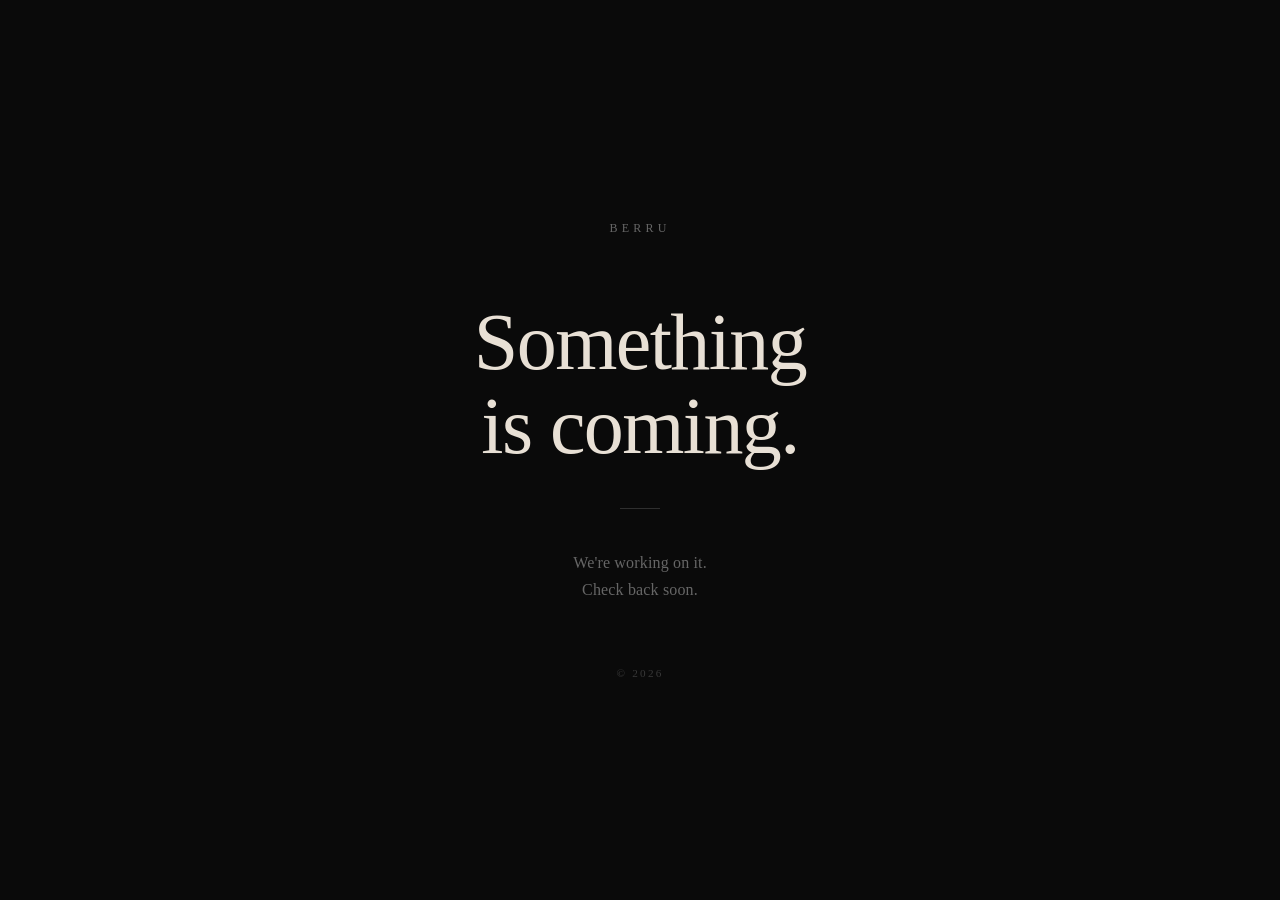
==== index.html @ ad6e8fa9 "Initial setup: coming soon page with Vercel deployment - Static HTML coming soon page (noindex, no S" ====
<!DOCTYPE html>
<html lang="en">
  <head>
    <meta charset="UTF-8" />
    <meta name="viewport" content="width=device-width, initial-scale=1.0" />
    <meta name="robots" content="noindex, nofollow" />
    <title>Coming Soon</title>
    <style>
      *, *::before, *::after {
        box-sizing: border-box;
        margin: 0;
        padding: 0;
      }

      :root {
        --bg: #0a0a0a;
        --text: #f0f0f0;
        --muted: #666;
        --accent: #e8e0d5;
      }

      html, body {
        height: 100%;
      }

      body {
        background-color: var(--bg);
        color: var(--text);
        font-family: 'Georgia', 'Times New Roman', serif;
        display: flex;
        align-items: center;
        justify-content: center;
        min-height: 100vh;
        padding: 2rem;
      }

      .container {
        text-align: center;
        max-width: 520px;
      }

      .wordmark {
        font-size: 0.75rem;
        letter-spacing: 0.35em;
        text-transform: uppercase;
        color: var(--muted);
        margin-bottom: 4rem;
      }

      h1 {
        font-size: clamp(2.5rem, 8vw, 5rem);
        font-weight: 400;
        line-height: 1.05;
        letter-spacing: -0.02em;
        color: var(--accent);
        margin-bottom: 1.5rem;
      }

      p {
        font-size: 1rem;
        color: var(--muted);
        line-height: 1.7;
        letter-spacing: 0.01em;
      }

      .line {
        width: 40px;
        height: 1px;
        background: var(--muted);
        margin: 2.5rem auto;
        opacity: 0.4;
      }

      .footer {
        font-size: 0.7rem;
        letter-spacing: 0.2em;
        text-transform: uppercase;
        color: var(--muted);
        opacity: 0.5;
        margin-top: 4rem;
      }
    </style>
  </head>
  <body>
    <div class="container">
      <div class="wordmark">Berru</div>
      <h1>Something<br />is coming.</h1>
      <div class="line"></div>
      <p>We're working on it.<br />Check back soon.</p>
      <div class="footer">&copy; 2026</div>
    </div>
  </body>
</html>
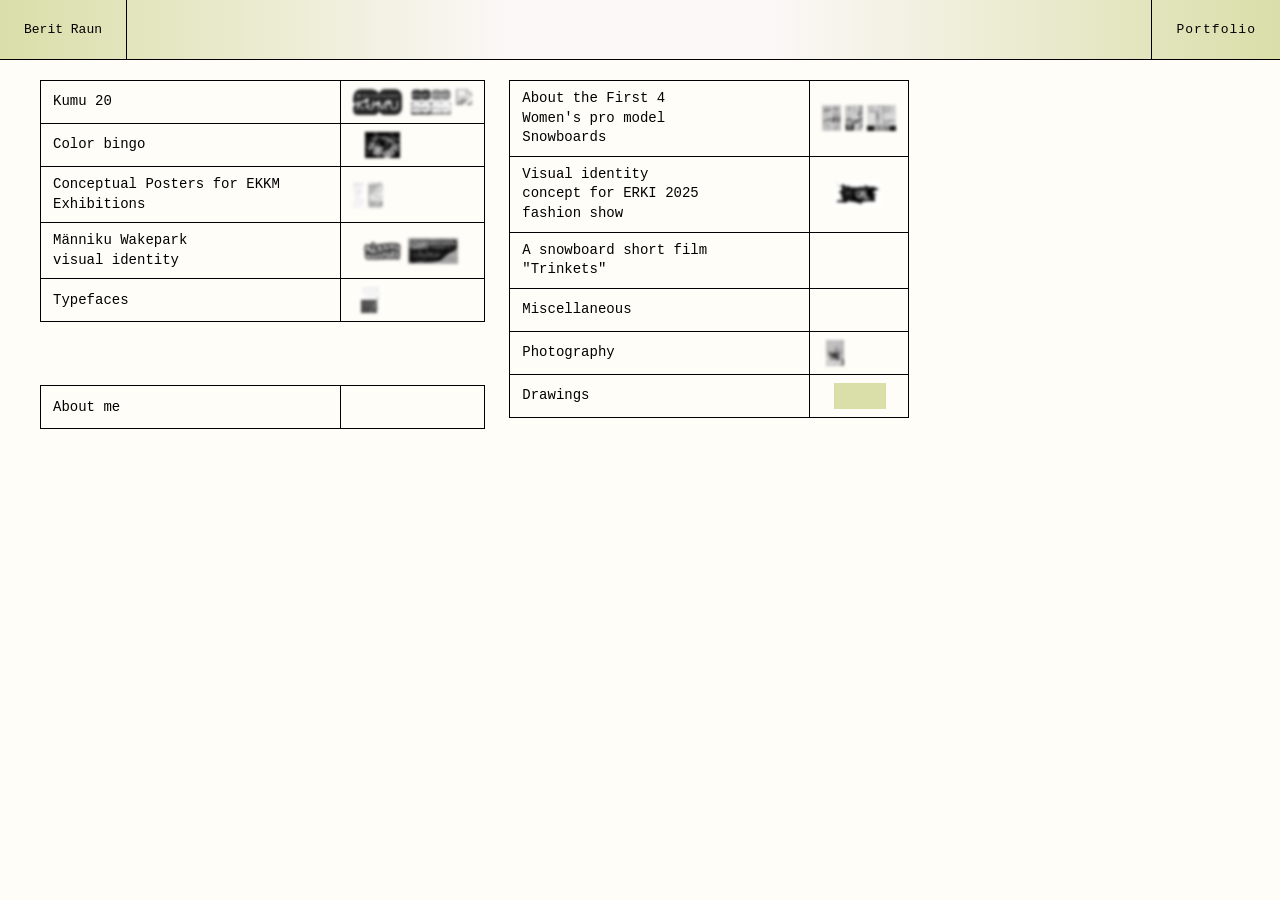
==== commit 5a60d3dd: "Deploy Berit Raun's portfolio site, replacing coming soon page Copies all HTML, CSS, and web-safe as" ====
--- a/index.html
+++ b/index.html
@@ -1,93 +1,182 @@
 <!DOCTYPE html>
-<html lang="en">
-  <head>
-    <meta charset="UTF-8" />
-    <meta name="viewport" content="width=device-width, initial-scale=1.0" />
-    <meta name="robots" content="noindex, nofollow" />
-    <title>Coming Soon</title>
-    <style>
-      *, *::before, *::after {
-        box-sizing: border-box;
-        margin: 0;
-        padding: 0;
-      }
+<html lang="et">
+<head>
+  <meta charset="UTF-8">
+  <meta name="viewport" content="width=device-width, initial-scale=1.0">
+  <title>Portfolio – Berit Raun</title>
+  <link rel="stylesheet" href="style.css">
+  <link rel="preconnect" href="https://fonts.googleapis.com">
+  <link rel="preconnect" href="https://fonts.gstatic.com" crossorigin>
+  <link href="https://fonts.googleapis.com/css2?family=Work+Sans:ital,wght@0,100..900;1,100..900&display=swap" rel="stylesheet">
+</head>
+<body class="index-page">
 
-      :root {
-        --bg: #0a0a0a;
-        --text: #f0f0f0;
-        --muted: #666;
-        --accent: #e8e0d5;
-      }
+<header class="container-page">
+  <div class="header-left-page">
+    <a href="index.html" class="home-link">Berit Raun</a>
+  </div>
+  <div class="header-right-page">Portfolio</div>
+</header>
 
-      html, body {
-        height: 100%;
-      }
+<div class="index-wrapper">
+  <img src="käekiri fill.svg" class="index-bg-signature" alt="" aria-hidden="true" draggable="false">
+  <div class="tables-wrapper">
 
-      body {
-        background-color: var(--bg);
-        color: var(--text);
-        font-family: 'Georgia', 'Times New Roman', serif;
-        display: flex;
-        align-items: center;
-        justify-content: center;
-        min-height: 100vh;
-        padding: 2rem;
-      }
+    <div class="left-column">
+    <table class="portfolio-table">
 
-      .container {
-        text-align: center;
-        max-width: 520px;
-      }
+      <tr class="row-link" onclick="window.location='Kumu20.html'">
+        <td class="td-title">Kumu 20</td>
+        <td class="td-images-cell">
+          <div class="td-images">
+            <img src="kumu must.svg" alt="">
+            <img src="kumu näide3.png" alt="">
+            <img src="slogan.svg" alt="">
+            <img src="Kumu plakat 1.HEIC"">
+          </div>
+        </td>
+      </tr>
 
-      .wordmark {
-        font-size: 0.75rem;
-        letter-spacing: 0.35em;
-        text-transform: uppercase;
-        color: var(--muted);
-        margin-bottom: 4rem;
-      }
+      <tr class="row-link" onclick="window.location='Colorbingo.html'">
+        <td class="td-title">Color bingo</td>
+        <td class="td-images-cell">
+          <div class="td-images">
+            <img src="plakat roheline.jpg" alt="">
+            <img src="plakat punane.jpg" alt="">
+            <img src="event sinine.jpg" alt="">
+            <img src="veinikas.JPG" alt="">
+          </div>
+        </td>
+      </tr>
 
-      h1 {
-        font-size: clamp(2.5rem, 8vw, 5rem);
-        font-weight: 400;
-        line-height: 1.05;
-        letter-spacing: -0.02em;
-        color: var(--accent);
-        margin-bottom: 1.5rem;
-      }
+      <tr class="row-link" onclick="window.location='posters.html'">
+        <td class="td-title">Conceptual Posters for EKKM Exhibitions</td>
+        <td class="td-images-cell">
+          <div class="td-images">
+            <img src="Varjupaik 1 valmis formaadid-02.jpg" alt="">
+            <img src="VARJUPAIK 2 valmis-08.png" alt="">
+            <img src="vp ekraan viimane.mp4" alt="">
+            <img src="Võltspuhkaja 2 -04.png" alt="">
+          </div>
+        </td>
+      </tr>
 
-      p {
-        font-size: 1rem;
-        color: var(--muted);
-        line-height: 1.7;
-        letter-spacing: 0.01em;
-      }
 
-      .line {
-        width: 40px;
-        height: 1px;
-        background: var(--muted);
-        margin: 2.5rem auto;
-        opacity: 0.4;
-      }
+      <tr class="row-link" onclick="window.location='Männiku visuals.html'">
+        <td class="td-title td-no-link">Männiku Wakepark<br>visual identity</td>
+        <td class="td-images-cell">
+          <div class="td-images">
+            <img src="meelespea.pdf" alt="">
+            <img src="Männiku kit.png" alt="">
+            <img src="kleeps.png" alt="">
+            <img src="fb cover.png" alt="">
+          </div>
+        </td>
+      </tr>
 
-      .footer {
-        font-size: 0.7rem;
-        letter-spacing: 0.2em;
-        text-transform: uppercase;
-        color: var(--muted);
-        opacity: 0.5;
-        margin-top: 4rem;
-      }
-    </style>
-  </head>
-  <body>
-    <div class="container">
-      <div class="wordmark">Berru</div>
-      <h1>Something<br />is coming.</h1>
-      <div class="line"></div>
-      <p>We're working on it.<br />Check back soon.</p>
-      <div class="footer">&copy; 2026</div>
+      <tr>
+ <tr class="row-link" onclick="window.location='typefaces.html'">
+        <td class="td-title td-no-link">Typefaces<br></td>
+        <td class="td-images-cell">
+          <div class="td-images">
+            <img src="blahblah specimen 1.pdf" alt="">
+            <img src="blahblah specimen 2.pdf" alt="">
+            <img src="Häid jõule.jpg" alt="">
+          </div>
+        </td>
+      </tr>
+
+    </table>
+
+    <table class="portfolio-table about-table">
+      <tr class="row-link" onclick="window.location='about.html'">
+        <td class="td-title">About me</td>
+        <td class="td-images-cell">
+          <div class="td-images">
+            <img src="aboutme.jpg" alt="">
+          </div>
+        </td>
+      </tr>
+    </table>
     </div>
-  </body>
-</html>
+
+    <table class="portfolio-table">
+
+      <tr class="row-link" onclick="window.location='first Womens snowboard graphics.html'">
+        <td class="td-title td-no-link">About the First 4<br>Women's pro model<br>Snowboards</td>
+        <td class="td-images-cell">
+          <div class="td-images">
+            <img src="leht tekst.jpg" alt="">
+            <img src="leht refrence.jpg" alt="">
+            <img src="kaaned.jpg" alt="">
+          </div>
+        </td>
+      </tr>
+
+      <tr class="row-link" onclick="window.location='ERKI identity.html'">
+        <td class="td-title td-no-link">Visual identity<br>concept for ERKI 2025<br>fashion show</td>
+        <td class="td-images-cell">
+          <div class="td-images">
+            <img src="erki-08.png" alt="">
+            <img src="erki-06.png" alt="">
+            <img src="erki-15.png" alt="">
+            <img src="erki-13.png" alt="">
+          </div>
+        </td>
+      </tr>
+
+      <tr>
+        <tr class="row-link" onclick="window.location='Trinkets.html'">
+        <td class="td-title td-no-link">A snowboard short film "Trinkets"</td>
+        <td class="td-images-cell">
+          <div class="td-images">
+            <img src="grex kumu.JPG" alt="">
+            <img src="Mustakas.png" alt="">
+            <img src="hindamistele.mp4" alt="">
+          </div>
+        </td>
+      </tr>
+
+      <tr class="row-link" onclick="window.location='misc.html'">
+        <td class="td-title td-no-link">Miscellaneous</td>
+        <td class="td-images-cell">
+          <div class="td-images">
+            <img src="Typo 3-1.png" alt="">
+            <img src="Kaardid 1.bmp" alt="">
+            <img src="balder-04.png" alt="">
+            <img src="riso-01.png" alt="">
+          </div>
+        </td>
+      </tr>
+
+      <tr class="row-link" onclick="window.location='Photography.html'">
+        <td class="td-title">Photography</td>
+        <td class="td-images-cell">
+          <div class="td-images">
+            <img src="kikas 3.jpg" alt="">
+            <img src="Viljandi 2.JPG" alt="">
+            <img src="Männiku1 .JPG" alt="">
+            <img src="Kumu g 1.JPG" alt="">
+          </div>
+        </td>
+      </tr>
+
+      <tr>
+        <td class="td-title td-no-link">Drawings</td>
+        <td class="td-images-cell">
+          <div class="td-images">
+            <img src="drawing1.jpg" alt="">
+            <img src="drawing2.jpg" alt="">
+            <img src="drawing3.jpg" alt="">
+            <div class="img-placeholder"></div>
+          </div>
+        </td>
+      </tr>
+
+    </table>
+
+  </div>
+</div>
+
+</body>
+</html>
--- a/style.css
+++ b/style.css
@@ -0,0 +1,453 @@
+* {
+  margin: 0;
+  padding: 0;
+  box-sizing: border-box;
+  overscroll-behavior-y: none;
+}
+
+body {
+  font-family: 'Courier New', Courier, monospace;
+  background: #fffdf8;
+  color: #000;
+  overscroll-behavior-y: none;
+}
+
+/* ─── TYPOGRAPHY ─────────────────────────────────────────── */
+
+h3 {
+  font-size: 12px;
+  font-weight: 500;
+  font-style: italic;
+  margin-bottom: 30px;
+}
+
+h4 {
+  font-size: 14px;
+  font-weight: 500;
+  margin-bottom: 8px;
+}
+
+p {
+  font-size: 14px;
+  font-weight: 400;
+  line-height: 1.4;
+  letter-spacing: 0.02em;
+  word-spacing: 0.01em;
+  hyphens: none;
+  -webkit-hyphens: none;
+  margin-bottom: 16px;
+}
+
+/* ─── HEADER (shared) ────────────────────────────────────── */
+
+.container-page {
+  display: flex;
+  justify-content: space-between;
+  align-items: stretch;
+  padding: 0;
+  position: fixed;
+  top: 0;
+  left: 0;
+  right: 0;
+  background: linear-gradient(90deg, #dadea9 0%, #fbf8f7 40%, #fbf8f7 60%, #dadea9 100%);
+  z-index: 100;
+  border-bottom: 1px solid #000;
+  height: 60px;
+}
+
+.header-left-page {
+  display: flex;
+  align-items: center;
+  padding: 0 24px;
+  border-right: 1px solid #000;
+}
+
+.header-right-page {
+  display: flex;
+  align-items: center;
+  padding: 0 24px;
+  border-left: 1px solid #000;
+  font-size: 13px;
+  font-weight: 400;
+  font-family: 'Courier New', Courier, monospace;
+  letter-spacing: 0.08em;
+}
+
+.home-link {
+  color: #000;
+  text-decoration: none;
+  font-size: 13px;
+  font-family: 'Courier New', Courier, monospace;
+}
+
+.home-link:hover { text-decoration: underline; }
+
+/* ─── SIGNATURE ──────────────────────────────────────────── */
+
+.header-signature {
+  position: relative;
+  cursor: pointer;
+}
+
+.header-signature img {
+  display: block;
+  transition: opacity 0.25s ease;
+}
+
+.sig-filled {
+  position: absolute;
+  top: 0;
+  left: 0;
+  opacity: 0;
+}
+
+.header-signature:hover .sig-outline { opacity: 0; }
+.header-signature:hover .sig-filled  { opacity: 1; }
+
+body:not(.index-page) .header-signature { height: 30px; }
+body:not(.index-page) .header-signature img { height: 30px; width: auto; }
+
+/* ─── PROJECT PAGE LAYOUT ─────────────────────────────────── */
+
+.content-wrapper {
+  display: flex;
+  margin-top: 60px;
+  min-height: calc(100vh - 60px - 53px);
+}
+
+.description {
+  width: 550px;
+  flex-shrink: 0;
+  position: fixed;
+  top: 60px;
+  left: 0;
+  bottom: 53px;
+  padding: 40px 50px 40px 40px;
+  border-right: 1px solid #000;
+  overflow-y: auto;
+}
+
+.header-page {
+  font-size: 14px;
+  font-weight: 500;
+  margin-bottom: 2px;
+}
+
+.photos-scroll {
+  display: grid;
+  grid-template-columns: 1fr;
+  gap: 20px;
+  margin-left: 550px;
+  padding: 40px 60px 80px 60px;
+}
+
+.photos-scroll img {
+  width: 100%;
+  height: auto;
+  cursor: pointer;
+  transition: opacity 0.3s ease;
+}
+
+.photos-scroll video {
+  width: 100%;
+  height: auto;
+  display: block;
+  cursor: default;
+}
+
+/* suurtel ekraanidel 2 veergu */
+@media screen and (min-width: 900px) {
+  .photos-scroll {
+    grid-template-columns: repeat(2, 1fr);
+  }
+
+  /* horisontaalsed pildid võtavad 2 veergu */
+  .photos-scroll img.landscape {
+    grid-column: span 2;
+  }
+}
+
+
+
+/* ─── FOOTER ─────────────────────────────────────────────── */
+
+.container-footer {
+  position: fixed;
+  bottom: 0;
+  left: 0;
+  right: 0;
+  display: flex;
+  align-items: stretch;
+  font-size: 13px;
+  background: linear-gradient(90deg, #dadea9 0%, #fbf8f7 40%, #fbf8f7 60%, #dadea9 100%);
+  border-top: 1px solid #000;
+  z-index: 50;
+  height: 53px;
+  overflow: hidden;
+}
+
+.footer-content {
+  width: 100%;
+  display: flex;
+  align-items: stretch;
+  position: relative;
+  z-index: 1;
+}
+
+.divider-page { display: none; }
+
+.footer-row {
+  display: flex;
+  align-items: stretch;
+  width: 100%;
+}
+
+.footer-nav-prev {
+  display: flex;
+  align-items: center;
+  padding: 0 24px;
+  border-right: 1px solid #000;
+  min-width: 120px;
+}
+
+.footer-contacts {
+  display: flex;
+  align-items: center;
+  justify-content: center;
+  flex: 1;
+  gap: 30px;
+}
+
+.footer-nav-next {
+  display: flex;
+  align-items: center;
+  padding: 0 24px;
+  border-left: 1px solid #000;
+  min-width: 120px;
+  justify-content: flex-end;
+}
+
+.mail, .instagram, .previous, .next {
+  color: #000;
+  text-decoration: none;
+}
+
+.mail:hover, .instagram:hover, .previous:hover, .next:hover {
+  text-decoration: underline;
+}
+
+/* ─── LIGHTBOX ───────────────────────────────────────────── */
+
+.lightbox {
+  display: none;
+  position: fixed;
+  z-index: 1000;
+  inset: 0;
+  background-color: #fffdf8;
+  justify-content: center;
+  align-items: center;
+}
+
+.lightbox-content {
+  min-width: 800px;
+  max-width: 90vw;
+  max-height: 90vh;
+  object-fit: contain;
+  animation: fadeIn 0.5s ease;
+}
+
+@keyframes fadeIn {
+  from { opacity: 0; }
+  to   { opacity: 1; }
+}
+
+.lightbox-close {
+  position: absolute;
+  top: 24px;
+  right: 40px;
+  font-family: 'Courier New', Courier, monospace;
+  font-weight: 300;
+  font-size: 40px;
+  cursor: pointer;
+  color: #000;
+  line-height: 1;
+}
+
+.lightbox-prev,
+.lightbox-next {
+  position: absolute;
+  top: 50%;
+  transform: translateY(-50%);
+  padding: 16px;
+  color: #000;
+  cursor: pointer;
+  user-select: none;
+}
+
+.lightbox-prev { left: 30px; }
+.lightbox-next { right: 10px; }
+
+/* ─── INDEX PAGE ─────────────────────────────────────────── */
+
+body.index-page .container-page {
+  position: fixed;
+  overscroll-behavior-y: none;
+}
+
+.index-wrapper {
+  padding: 80px 40px 60px;
+  position: relative;
+  min-height: calc(100vh - 60px);
+}
+
+.index-bg-signature {
+  position: absolute;
+  top:  85%;
+  left: 50%;
+  transform: translate(-50%, -50%);
+  width: 110%;
+  max-width: 2200px;
+  height: auto;
+  pointer-events: none;
+  user-select: none;
+  z-index: 0;
+}
+
+.tables-wrapper {
+  position: relative;
+  z-index: 1;
+  display: flex;
+  gap: 40px;
+  align-items: flex-start;
+}
+
+.left-column {
+  display: flex;
+  flex-direction: column;
+  gap: 63px;
+}
+
+/* ─── INDEX TABLE ────────────────────────────────────────── */
+
+.portfolio-table {
+  width: auto;
+  border-collapse: collapse;
+  border: 1px solid #000;
+}
+
+.portfolio-table tr { border-top: 1px solid #000; }
+
+.portfolio-table td {
+  padding: 8px 12px;
+  vertical-align: middle;
+  font-size: 14px;
+  font-family: 'Courier New', Courier, monospace;
+  border-right: 1px solid #000;
+  line-height: 1.4;
+}
+
+.portfolio-table td:last-child { border-right: none; }
+
+.td-title {
+  width: 300px;
+  min-width: 160px;
+}
+
+.td-images {
+  display: flex;
+  gap: 4px;
+  align-items: center;
+}
+
+.td-images img,
+.td-images .img-placeholder {
+  height: 26px;
+  width: auto;
+  object-fit: contain;
+  display: block;
+}
+
+.td-images img {
+  filter: grayscale(100%) blur(1.5px);
+  transition: filter 0.4s ease;
+}
+
+.td-images .img-placeholder {
+  background: #dadea9;
+  width: 52px;
+}
+
+.row-2line .td-images img { height: 46px; }
+.row-2line .td-images .img-placeholder { height: 46px; width: 72px; }
+.row-3line .td-images img { height: 62px; }
+.row-3line .td-images .img-placeholder { height: 62px; width: 90px; }
+
+.portfolio-table tr:hover .td-images img { filter: grayscale(0%) blur(0px); }
+
+.td-images-cell { padding: 8px 12px; }
+.row-link { cursor: pointer; }
+.row-link:hover .td-title { text-decoration: underline; }
+.row-misc-label td { font-size: 11px; padding: 8px 12px; }
+.row-misc-label .td-title { text-decoration: underline; }
+
+.pdf-link {
+  display: inline-block;
+  margin-top: 1.5rem;
+  text-decoration: underline;
+  color: inherit;
+}
+.pdf-link:hover {
+  opacity: 0.6;
+}
+
+/* ═══════════════════════════════════════════════════════════
+   RESPONSIVE
+   ═══════════════════════════════════════════════════════════ */
+
+@media screen and (max-width: 1280px) {
+  .description { width: 420px; padding: 30px; }
+  .photos-scroll { margin-left: 420px; padding: 30px 40px 80px 40px; }
+  body.index-page .header-signature { width: 380px; }
+  .tables-wrapper { gap: 24px; }
+}
+
+@media screen and (max-width: 1024px) {
+  .content-wrapper { flex-direction: column; margin-top: 60px; }
+  .description {
+    position: static;
+    width: 100%;
+    bottom: auto;
+    border-right: none;
+    border-bottom: 1px solid #000;
+    padding: 30px 40px;
+    overflow-y: visible;
+  }
+  .photos-scroll { margin-left: 0; padding: 30px 40px 80px; }
+  .photos-scroll img { max-width: 100%; }
+  .tables-wrapper { flex-direction: column; }
+  body.index-page .header-signature { width: 300px; }
+  .footer-contacts { gap: 20px; }
+  .footer-nav-prev, .footer-nav-next { min-width: 90px; padding: 0 16px; }
+}
+
+@media screen and (max-width: 768px) {
+  .container-page { height: 50px; }
+  .header-left-page { padding: 0 16px; }
+  .header-right-page { padding: 0 16px; font-size: 12px; }
+  .home-link { font-size: 12px; }
+  body.index-page .container-page { padding: 14px 20px; }
+  body.index-page .header-signature { width: 200px; }
+  .content-wrapper { margin-top: 50px; }
+  .description { padding: 20px; }
+  .photos-scroll { padding: 20px 20px 80px; gap: 12px; }
+  p, h3 { font-size: 13px; }
+  .portfolio-table td { font-size: 13px; padding: 6px 10px; }
+  .td-title { width: 160px; min-width: 130px; }
+  .container-footer { height: auto; min-height: 50px; }
+  .footer-nav-prev, .footer-nav-next { min-width: 70px; padding: 0 12px; }
+  .footer-contacts { gap: 12px; font-size: 12px; }
+  .lightbox-content { min-width: auto; width: 95vw; max-height: 75vh; }
+  .lightbox-close { font-size: 32px; top: 16px; right: 20px; }
+  .lightbox-prev { left: 10px; }
+  .lightbox-next { right: 10px; }
+}
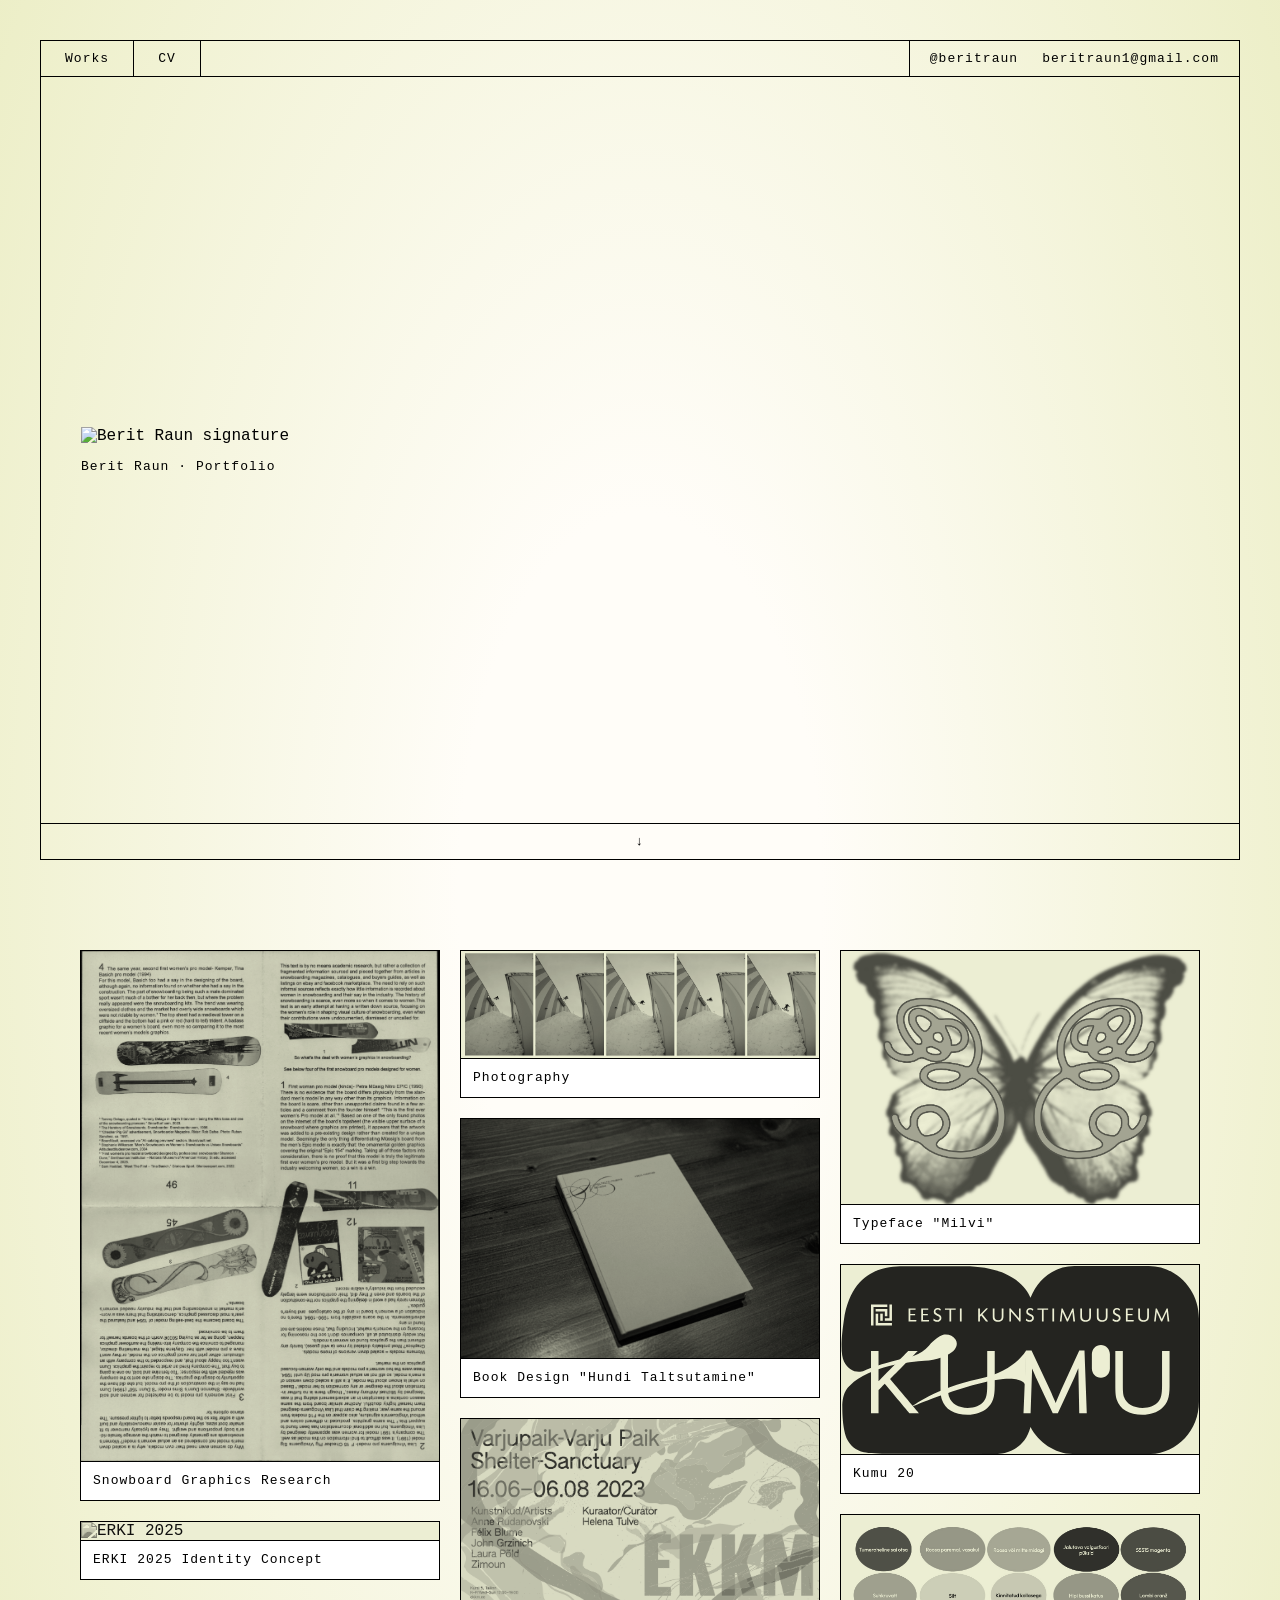
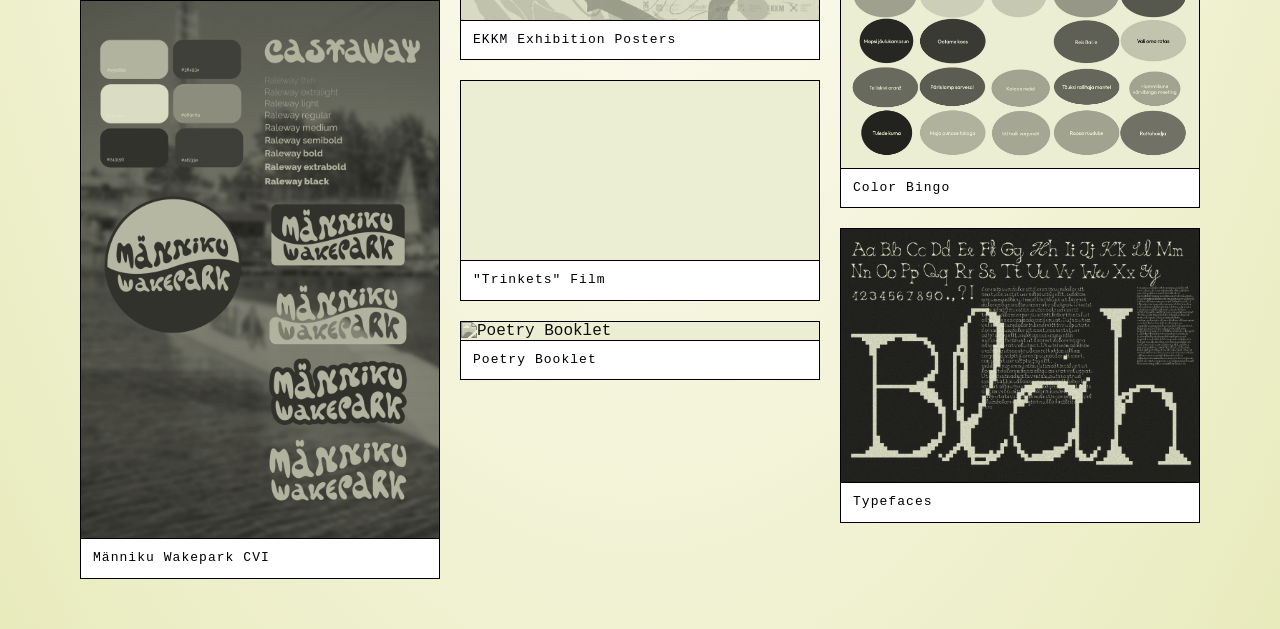
==== commit 5fb26604: "update" ====
--- a/index.html
+++ b/index.html
@@ -11,172 +11,145 @@
 </head>
 <body class="index-page">
 
-<header class="container-page">
-  <div class="header-left-page">
-    <a href="index.html" class="home-link">Berit Raun</a>
-  </div>
-  <div class="header-right-page">Portfolio</div>
-</header>
+<!-- ─── HERO ──────────────────────────────────────────────── -->
+<section class="hero">
+  <div class="hero-frame">
 
-<div class="index-wrapper">
-  <img src="käekiri fill.svg" class="index-bg-signature" alt="" aria-hidden="true" draggable="false">
-  <div class="tables-wrapper">
-
-    <div class="left-column">
-    <table class="portfolio-table">
-
-      <tr class="row-link" onclick="window.location='Kumu20.html'">
-        <td class="td-title">Kumu 20</td>
-        <td class="td-images-cell">
-          <div class="td-images">
-            <img src="kumu must.svg" alt="">
-            <img src="kumu näide3.png" alt="">
-            <img src="slogan.svg" alt="">
-            <img src="Kumu plakat 1.HEIC"">
-          </div>
-        </td>
-      </tr>
-
-      <tr class="row-link" onclick="window.location='Colorbingo.html'">
-        <td class="td-title">Color bingo</td>
-        <td class="td-images-cell">
-          <div class="td-images">
-            <img src="plakat roheline.jpg" alt="">
-            <img src="plakat punane.jpg" alt="">
-            <img src="event sinine.jpg" alt="">
-            <img src="veinikas.JPG" alt="">
-          </div>
-        </td>
-      </tr>
-
-      <tr class="row-link" onclick="window.location='posters.html'">
-        <td class="td-title">Conceptual Posters for EKKM Exhibitions</td>
-        <td class="td-images-cell">
-          <div class="td-images">
-            <img src="Varjupaik 1 valmis formaadid-02.jpg" alt="">
-            <img src="VARJUPAIK 2 valmis-08.png" alt="">
-            <img src="vp ekraan viimane.mp4" alt="">
-            <img src="Võltspuhkaja 2 -04.png" alt="">
-          </div>
-        </td>
-      </tr>
-
-
-      <tr class="row-link" onclick="window.location='Männiku visuals.html'">
-        <td class="td-title td-no-link">Männiku Wakepark<br>visual identity</td>
-        <td class="td-images-cell">
-          <div class="td-images">
-            <img src="meelespea.pdf" alt="">
-            <img src="Männiku kit.png" alt="">
-            <img src="kleeps.png" alt="">
-            <img src="fb cover.png" alt="">
-          </div>
-        </td>
-      </tr>
-
-      <tr>
- <tr class="row-link" onclick="window.location='typefaces.html'">
-        <td class="td-title td-no-link">Typefaces<br></td>
-        <td class="td-images-cell">
-          <div class="td-images">
-            <img src="blahblah specimen 1.pdf" alt="">
-            <img src="blahblah specimen 2.pdf" alt="">
-            <img src="Häid jõule.jpg" alt="">
-          </div>
-        </td>
-      </tr>
-
-    </table>
-
-    <table class="portfolio-table about-table">
-      <tr class="row-link" onclick="window.location='about.html'">
-        <td class="td-title">About me</td>
-        <td class="td-images-cell">
-          <div class="td-images">
-            <img src="aboutme.jpg" alt="">
-          </div>
-        </td>
-      </tr>
-    </table>
+    <div class="hero-top">
+      <nav class="hero-nav">
+        <a href="#works" class="hero-nav-link works-link">Works</a>
+        <a href="cv.pdf" class="hero-nav-link" download>CV</a>
+      </nav>
+      <div class="hero-contacts">
+        <a href="https://www.instagram.com/beritraun/" class="hero-contact-link" target="_blank">@beritraun</a>
+        <a href="mailto:beritraun1@gmail.com" class="hero-contact-link">beritraun1@gmail.com</a>
+      </div>
     </div>
 
-    <table class="portfolio-table">
+    <div class="hero-centre">
+      <img src="käekiri.svg" class="hero-signature" alt="Berit Raun signature" draggable="false">
+      <span class="hero-name">Berit Raun · Portfolio</span>
+    </div>
 
-      <tr class="row-link" onclick="window.location='first Womens snowboard graphics.html'">
-        <td class="td-title td-no-link">About the First 4<br>Women's pro model<br>Snowboards</td>
-        <td class="td-images-cell">
-          <div class="td-images">
-            <img src="leht tekst.jpg" alt="">
-            <img src="leht refrence.jpg" alt="">
-            <img src="kaaned.jpg" alt="">
-          </div>
-        </td>
-      </tr>
-
-      <tr class="row-link" onclick="window.location='ERKI identity.html'">
-        <td class="td-title td-no-link">Visual identity<br>concept for ERKI 2025<br>fashion show</td>
-        <td class="td-images-cell">
-          <div class="td-images">
-            <img src="erki-08.png" alt="">
-            <img src="erki-06.png" alt="">
-            <img src="erki-15.png" alt="">
-            <img src="erki-13.png" alt="">
-          </div>
-        </td>
-      </tr>
-
-      <tr>
-        <tr class="row-link" onclick="window.location='Trinkets.html'">
-        <td class="td-title td-no-link">A snowboard short film "Trinkets"</td>
-        <td class="td-images-cell">
-          <div class="td-images">
-            <img src="grex kumu.JPG" alt="">
-            <img src="Mustakas.png" alt="">
-            <img src="hindamistele.mp4" alt="">
-          </div>
-        </td>
-      </tr>
-
-      <tr class="row-link" onclick="window.location='misc.html'">
-        <td class="td-title td-no-link">Miscellaneous</td>
-        <td class="td-images-cell">
-          <div class="td-images">
-            <img src="Typo 3-1.png" alt="">
-            <img src="Kaardid 1.bmp" alt="">
-            <img src="balder-04.png" alt="">
-            <img src="riso-01.png" alt="">
-          </div>
-        </td>
-      </tr>
-
-      <tr class="row-link" onclick="window.location='Photography.html'">
-        <td class="td-title">Photography</td>
-        <td class="td-images-cell">
-          <div class="td-images">
-            <img src="kikas 3.jpg" alt="">
-            <img src="Viljandi 2.JPG" alt="">
-            <img src="Männiku1 .JPG" alt="">
-            <img src="Kumu g 1.JPG" alt="">
-          </div>
-        </td>
-      </tr>
-
-      <tr>
-        <td class="td-title td-no-link">Drawings</td>
-        <td class="td-images-cell">
-          <div class="td-images">
-            <img src="drawing1.jpg" alt="">
-            <img src="drawing2.jpg" alt="">
-            <img src="drawing3.jpg" alt="">
-            <div class="img-placeholder"></div>
-          </div>
-        </td>
-      </tr>
-
-    </table>
+    <div class="hero-bottom">
+      <span class="hero-scroll">↓</span>
+    </div>
 
   </div>
-</div>
+</section>
+
+<!-- ─── PROJECT GRID ──────────────────────────────────────── -->
+<section class="works-grid" id="works">
+
+  <!-- col 1: rows 1,4,7,10 -->
+  <a href="first Womens snowboard graphics.html" class="project-card card-snow">
+    <div class="card-image-box">
+      <img src="leht tekst.jpg" alt="Snowboard Graphics Research">
+      <div class="card-overlay"></div>
+    </div>
+    <div class="card-title-box">Snowboard Graphics Research</div>
+  </a>
+
+  <a href="ERKI identity.html" class="project-card card-erki">
+    <div class="card-image-box">
+      <img src="erki-010.png" alt="ERKI 2025">
+      <div class="card-overlay"></div>
+    </div>
+    <div class="card-title-box">ERKI 2025 Identity Concept</div>
+  </a>
+
+  <a href="Männiku visuals.html" class="project-card card-manniku">
+    <div class="card-image-box">
+      <img src="Männiku kit.png" alt="Männiku Wakepark">
+      <div class="card-overlay"></div>
+    </div>
+    <div class="card-title-box">Männiku Wakepark CVI</div>
+  </a>
+
+  <a href="Photography.html" class="project-card card-photo">
+    <div class="card-image-box">
+      <img src="Kikas.png" alt="Photography">
+      <div class="card-overlay"></div>
+    </div>
+    <div class="card-title-box">Photography</div>
+  </a>
+
+  <!-- col 2: rows 2,5,8,11 -->
+  <a href="HundiTaltsutamine.html" class="project-card card-hundi">
+    <div class="card-image-box">
+      <img src="hundi-cover.png" alt="Hundi Taltsutamine">
+      <div class="card-overlay"></div>
+    </div>
+    <div class="card-title-box">Book Design "Hundi Taltsutamine"</div>
+  </a>
+
+  <a href="Posters.html" class="project-card card-posters">
+    <div class="card-image-box">
+      <img src="VARJUPAIK 2 valmis-01.png" alt="EKKM Exhibition Posters">
+      <div class="card-overlay"></div>
+    </div>
+    <div class="card-title-box">EKKM Exhibition Posters</div>
+  </a>
+
+  <a href="Trinkets.html" class="project-card card-trinkets">
+    <div class="card-image-box">
+      <video src="hindamistele.mp4" autoplay muted loop playsinline></video>
+      <div class="card-overlay"></div>
+    </div>
+    <div class="card-title-box">"Trinkets" Film</div>
+  </a>
+
+  <a href="Poetry.html" class="project-card card-misc">
+    <div class="card-image-box">
+      <img src="Poetry booklet 1.png" alt="Poetry Booklet">
+      <div class="card-overlay"></div>
+    </div>
+    <div class="card-title-box">Poetry Booklet</div>
+  </a>
+
+  <!-- col 3: rows 3,6,9,12 -->
+  <a href="Milvi.html" class="project-card card-milvi">
+    <div class="card-image-box">
+      <img src="liblikas.jpg" alt="Typeface Milvi">
+      <div class="card-overlay"></div>
+    </div>
+    <div class="card-title-box">Typeface "Milvi"</div>
+  </a>
+
+  <a href="Kumu20.html" class="project-card card-kumu">
+    <div class="card-image-box">
+      <img src="kumu must.svg" alt="Kumu 20">
+      <div class="card-overlay"></div>
+    </div>
+    <div class="card-title-box">Kumu 20</div>
+  </a>
+
+  <a href="Colorbingo.html" class="project-card card-bingo">
+    <div class="card-image-box">
+      <img src="bingolehed-1.png" alt="Color Bingo">
+      <div class="card-overlay"></div>
+    </div>
+    <div class="card-title-box">Color Bingo</div>
+  </a>
+
+  <a href="Typefaces.html" class="project-card card-type">
+    <div class="card-image-box">
+      <img src="Blahblah_specimen.png" alt="Typefaces">
+      <div class="card-overlay"></div>
+    </div>
+    <div class="card-title-box">Typefaces</div>
+  </a>
+
+</section>
+
+<script>
+  document.querySelectorAll('.works-link').forEach(function(el) {
+    el.addEventListener('click', function(e) {
+      e.preventDefault();
+      document.getElementById('works').scrollIntoView({ behavior: 'smooth' });
+    });
+  });
+</script>
 
 </body>
-</html>+</html>
--- a/style.css
+++ b/style.css
@@ -2,14 +2,12 @@
   margin: 0;
   padding: 0;
   box-sizing: border-box;
-  overscroll-behavior-y: none;
 }
 
 body {
   font-family: 'Courier New', Courier, monospace;
   background: #fffdf8;
   color: #000;
-  overscroll-behavior-y: none;
 }
 
 /* ─── TYPOGRAPHY ─────────────────────────────────────────── */
@@ -127,6 +125,58 @@
   overflow-y: auto;
 }
 
+.lightbox-caption {
+  color: #000;
+  font-size: 13px;
+  font-family: 'Work Sans', sans-serif;
+  text-align: center;
+  margin: 0;
+  opacity: 0.7;
+  max-width: 600px;
+}
+
+.youtube-embed {
+  position: relative;
+  width: 100%;
+  padding-bottom: 56.25%;
+  height: 0;
+}
+
+.youtube-embed iframe {
+  position: absolute;
+  top: 0;
+  left: 0;
+  width: 100%;
+  height: 100%;
+}
+
+.pdf-embed {
+  width: 100%;
+  height: 90vh;
+  border: none;
+  display: block;
+}
+
+.milvi-video {
+  width: 100%;
+  height: auto;
+  display: block;
+}
+
+.download-link {
+  display: inline-block;
+  margin-top: 8px;
+  font-size: 13px;
+  color: #000;
+  text-decoration: none;
+  border-bottom: 1px solid #000;
+  padding-bottom: 1px;
+}
+
+.download-link:hover {
+  opacity: 0.5;
+}
+
 .header-page {
   font-size: 14px;
   font-weight: 500;
@@ -141,7 +191,31 @@
   padding: 40px 60px 80px 60px;
 }
 
-.photos-scroll img {
+.photos-scroll.masonry {
+  display: block;
+  column-count: 2;
+  column-gap: 20px;
+  gap: 0;
+}
+
+.photos-scroll.masonry img,
+.photos-scroll.masonry video {
+  break-inside: avoid;
+  margin-bottom: 20px;
+  margin-top: 0;
+  padding: 0;
+  width: 100%;
+  height: auto;
+  display: block;
+}
+
+.photos-scroll.masonry .landscape {
+  column-span: all;
+  margin-bottom: 20px;
+}
+
+.photos-scroll img,
+.photos-scroll video {
   width: 100%;
   height: auto;
   cursor: pointer;
@@ -162,7 +236,8 @@
   }
 
   /* horisontaalsed pildid võtavad 2 veergu */
-  .photos-scroll img.landscape {
+  .photos-scroll img.landscape,
+  .photos-scroll .landscape {
     grid-column: span 2;
   }
 }
@@ -248,10 +323,17 @@
   align-items: center;
 }
 
+.lightbox-inner {
+  display: flex;
+  flex-direction: column;
+  align-items: center;
+  gap: 14px;
+  max-height: 90vh;
+}
+
 .lightbox-content {
-  min-width: 800px;
-  max-width: 90vw;
-  max-height: 90vh;
+  max-width: min(800px, 90vw);
+  max-height: 80vh;
   object-fit: contain;
   animation: fadeIn 0.5s ease;
 }
@@ -287,108 +369,208 @@
 .lightbox-prev { left: 30px; }
 .lightbox-next { right: 10px; }
 
-/* ─── INDEX PAGE ─────────────────────────────────────────── */
-
-body.index-page .container-page {
-  position: fixed;
-  overscroll-behavior-y: none;
-}
-
-.index-wrapper {
-  padding: 80px 40px 60px;
+/* ─── INDEX PAGE BACKGROUND ──────────────────────────────── */
+
+body.index-page {
+  overflow-x: hidden;
+  overflow-y: scroll;
+  background: radial-gradient(ellipse at 50% 40%, #fffdf8 20%, #e8ebbc 100%);
+  min-height: 100vh;
+}
+
+/* ─── HERO ───────────────────────────────────────────────── */
+
+.hero {
+  height: 100vh;
+  padding: 40px;
+  background: transparent;
+}
+
+/* Inset border frame — full hero screen */
+.hero-frame {
+  width: 100%;
+  height: 100%;
+  border: 1px solid #000;
   position: relative;
-  min-height: calc(100vh - 60px);
-}
-
-.index-bg-signature {
+  display: flex;
+  flex-direction: column;
+}
+
+/* Top bar — nav left, contacts right */
+.hero-top {
+  display: flex;
+  justify-content: space-between;
+  align-items: stretch;
+  border-bottom: 1px solid #000;
+}
+
+/* Nav row — horizontal outlined boxes, top-left */
+.hero-nav {
+  display: flex;
+  flex-direction: row;
+}
+
+.hero-nav-link {
+  display: block;
+  font-family: 'Courier New', Courier, monospace;
+  font-size: 13px;
+  font-weight: 400;
+  color: #000;
+  text-decoration: none;
+  letter-spacing: 0.08em;
+  padding: 10px 24px;
+  border-right: 1px solid #000;
+}
+
+.hero-nav-link:hover {
+  text-decoration: underline;
+}
+
+/* Contacts — top-right */
+.hero-contacts {
+  display: flex;
+  gap: 24px;
+  align-items: center;
+  padding: 10px 20px;
+  border-left: 1px solid #000;
+}
+
+.hero-contact-link {
+  font-family: 'Courier New', Courier, monospace;
+  font-size: 13px;
+  font-weight: 400;
+  color: #000;
+  text-decoration: none;
+  letter-spacing: 0.08em;
+}
+
+.hero-contact-link:hover {
+  text-decoration: underline;
+}
+
+/* Signature + name — left-aligned, vertically centred in remaining space */
+.hero-centre {
+  flex: 1;
+  display: flex;
+  flex-direction: column;
+  justify-content: center;
+  align-items: flex-start;
+  padding: 0 40px;
+  gap: 14px;
+}
+
+.hero-signature {
+  width: min(45vw, 680px);
+  max-width: calc(100% - 80px);
+  height: auto;
+  display: block;
+  user-select: none;
+  pointer-events: none;
+}
+
+.hero-name {
+  font-family: 'Courier New', Courier, monospace;
+  font-size: 13px;
+  font-weight: 400;
+  letter-spacing: 0.08em;
+  color: #000;
+}
+
+.hero-bottom {
+  border-top: 1px solid #000;
+  display: flex;
+  justify-content: center;
+  align-items: center;
+  padding: 10px 20px;
+}
+
+.hero-scroll {
+  font-family: 'Courier New', Courier, monospace;
+  font-size: 13px;
+  letter-spacing: 0.08em;
+  color: #000;
+  animation: bob 2s ease-in-out infinite;
+}
+
+@keyframes bob {
+  0%, 100% { transform: translateY(0); }
+  50%       { transform: translateY(4px); }
+}
+
+/* ─── WORKS GRID ─────────────────────────────────────────── */
+
+.works-grid {
+  columns: 3;
+  column-gap: 20px;
+  padding: 50px 80px;
+  background: transparent;
+}
+
+.project-card {
+  display: block;
+  break-inside: avoid;
+  margin-bottom: 20px;
+  cursor: pointer;
+  text-decoration: none;
+}
+
+.card-kumu, .card-bingo, .card-posters,
+.card-manniku, .card-type, .card-snow,
+.card-erki, .card-trinkets, .card-misc,
+.card-photo { }
+
+.card-image-box {
+  border: 1px solid #000;
+  background: #fff;
+  position: relative;
+  overflow: hidden;
+}
+
+.card-image-box img,
+.card-image-box video {
+  display: block;
+  width: 100%;
+  height: auto;
+  filter: grayscale(100%);
+  transition: filter 0.5s ease;
+}
+
+.card-overlay {
   position: absolute;
-  top:  85%;
-  left: 50%;
-  transform: translate(-50%, -50%);
-  width: 110%;
-  max-width: 2200px;
-  height: auto;
+  inset: 0;
+  background: rgba(200, 206, 130, 0.35);
+  mix-blend-mode: multiply;
+  transition: opacity 0.5s ease;
   pointer-events: none;
-  user-select: none;
-  z-index: 0;
-}
-
-.tables-wrapper {
-  position: relative;
-  z-index: 1;
-  display: flex;
-  gap: 40px;
-  align-items: flex-start;
-}
-
-.left-column {
-  display: flex;
-  flex-direction: column;
-  gap: 63px;
-}
-
-/* ─── INDEX TABLE ────────────────────────────────────────── */
-
-.portfolio-table {
-  width: auto;
-  border-collapse: collapse;
+}
+
+.card-title-box {
   border: 1px solid #000;
-}
-
-.portfolio-table tr { border-top: 1px solid #000; }
-
-.portfolio-table td {
-  padding: 8px 12px;
-  vertical-align: middle;
-  font-size: 14px;
-  font-family: 'Courier New', Courier, monospace;
-  border-right: 1px solid #000;
+  border-top: none;
+  padding: 10px 12px;
+  font-family: 'Courier New', Courier, monospace;
+  font-size: 13px;
+  font-weight: 400;
+  letter-spacing: 0.08em;
+  color: #000;
   line-height: 1.4;
-}
-
-.portfolio-table td:last-child { border-right: none; }
-
-.td-title {
-  width: 300px;
-  min-width: 160px;
-}
-
-.td-images {
-  display: flex;
-  gap: 4px;
-  align-items: center;
-}
-
-.td-images img,
-.td-images .img-placeholder {
-  height: 26px;
-  width: auto;
-  object-fit: contain;
-  display: block;
-}
-
-.td-images img {
-  filter: grayscale(100%) blur(1.5px);
-  transition: filter 0.4s ease;
-}
-
-.td-images .img-placeholder {
+  background: #fff;
+  transition: background 0.3s ease;
+  text-wrap: balance;
+}
+
+.project-card:hover .card-image-box img,
+.project-card:hover .card-image-box video {
+  filter: grayscale(0%);
+}
+
+.project-card:hover .card-overlay {
+  opacity: 0;
+}
+
+.project-card:hover .card-title-box {
   background: #dadea9;
-  width: 52px;
-}
-
-.row-2line .td-images img { height: 46px; }
-.row-2line .td-images .img-placeholder { height: 46px; width: 72px; }
-.row-3line .td-images img { height: 62px; }
-.row-3line .td-images .img-placeholder { height: 62px; width: 90px; }
-
-.portfolio-table tr:hover .td-images img { filter: grayscale(0%) blur(0px); }
-
-.td-images-cell { padding: 8px 12px; }
-.row-link { cursor: pointer; }
-.row-link:hover .td-title { text-decoration: underline; }
-.row-misc-label td { font-size: 11px; padding: 8px 12px; }
-.row-misc-label .td-title { text-decoration: underline; }
+}
 
 .pdf-link {
   display: inline-block;
@@ -407,8 +589,7 @@
 @media screen and (max-width: 1280px) {
   .description { width: 420px; padding: 30px; }
   .photos-scroll { margin-left: 420px; padding: 30px 40px 80px 40px; }
-  body.index-page .header-signature { width: 380px; }
-  .tables-wrapper { gap: 24px; }
+  .works-grid { columns: 3; }
 }
 
 @media screen and (max-width: 1024px) {
@@ -424,10 +605,12 @@
   }
   .photos-scroll { margin-left: 0; padding: 30px 40px 80px; }
   .photos-scroll img { max-width: 100%; }
-  .tables-wrapper { flex-direction: column; }
-  body.index-page .header-signature { width: 300px; }
   .footer-contacts { gap: 20px; }
   .footer-nav-prev, .footer-nav-next { min-width: 90px; padding: 0 16px; }
+  .works-grid { columns: 3; column-gap: 20px; padding: 40px; }
+  .hero { padding: 24px; }
+  .hero-signature { width: min(48vw, 480px); }
+  .hero-centre { padding: 0 24px; }
 }
 
 @media screen and (max-width: 768px) {
@@ -435,19 +618,21 @@
   .header-left-page { padding: 0 16px; }
   .header-right-page { padding: 0 16px; font-size: 12px; }
   .home-link { font-size: 12px; }
-  body.index-page .container-page { padding: 14px 20px; }
-  body.index-page .header-signature { width: 200px; }
   .content-wrapper { margin-top: 50px; }
   .description { padding: 20px; }
   .photos-scroll { padding: 20px 20px 80px; gap: 12px; }
   p, h3 { font-size: 13px; }
-  .portfolio-table td { font-size: 13px; padding: 6px 10px; }
-  .td-title { width: 160px; min-width: 130px; }
   .container-footer { height: auto; min-height: 50px; }
   .footer-nav-prev, .footer-nav-next { min-width: 70px; padding: 0 12px; }
   .footer-contacts { gap: 12px; font-size: 12px; }
-  .lightbox-content { min-width: auto; width: 95vw; max-height: 75vh; }
+  .lightbox-content { max-width: 95vw; max-height: 70vh; }
   .lightbox-close { font-size: 32px; top: 16px; right: 20px; }
   .lightbox-prev { left: 10px; }
   .lightbox-next { right: 10px; }
+  .works-grid { columns: 2; column-gap: 16px; padding: 20px; }
+  .hero { padding: 12px; }
+  .hero-signature { width: min(70vw, 100%); }
+  .hero-nav-link { padding: 8px 14px; }
+  .hero-contacts { gap: 12px; padding: 8px 14px; }
+  .hero-centre { padding: 0 16px; gap: 10px; }
 }
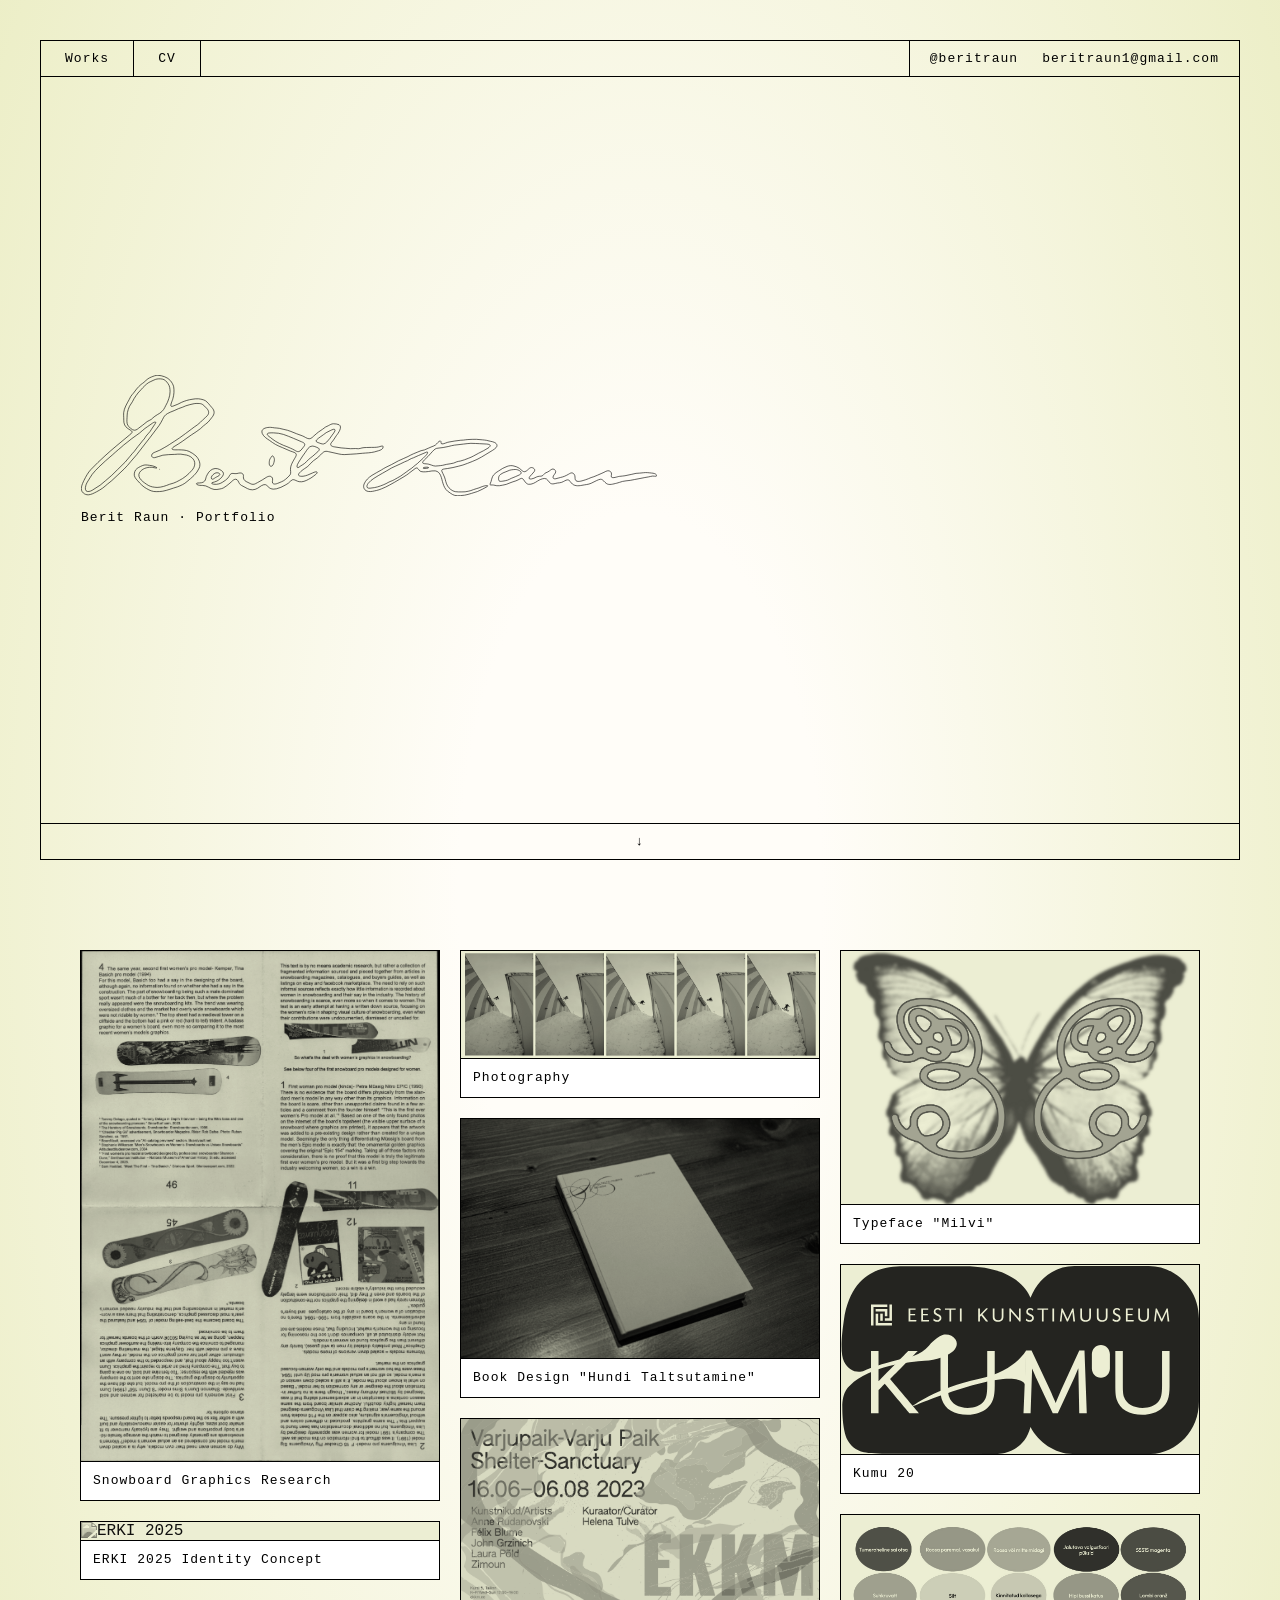
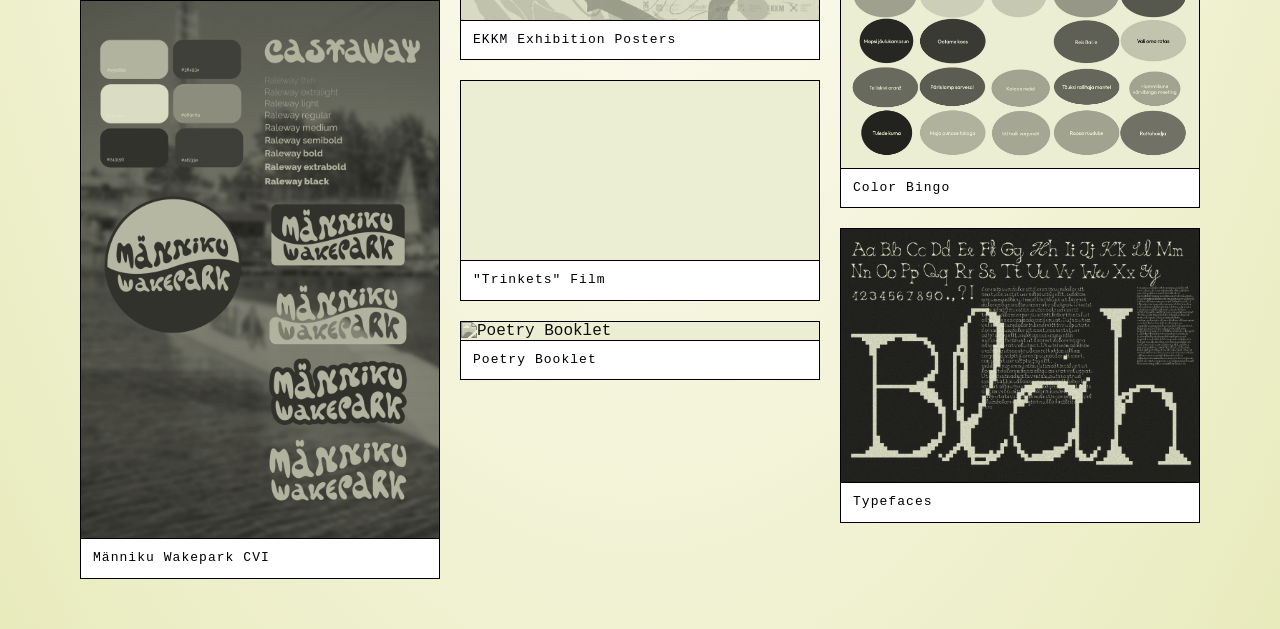
==== commit f2169673: "Fix broken asset references before deploy Rename files with accented/mismatched-case names to ASCII-" ====
--- a/index.html
+++ b/index.html
@@ -27,7 +27,7 @@
     </div>
 
     <div class="hero-centre">
-      <img src="käekiri.svg" class="hero-signature" alt="Berit Raun signature" draggable="false">
+      <img src="kaekiri.svg" class="hero-signature" alt="Berit Raun signature" draggable="false">
       <span class="hero-name">Berit Raun · Portfolio</span>
     </div>
 
@@ -60,7 +60,7 @@
 
   <a href="Männiku visuals.html" class="project-card card-manniku">
     <div class="card-image-box">
-      <img src="Männiku kit.png" alt="Männiku Wakepark">
+      <img src="manniku-kit.png" alt="Männiku Wakepark">
       <div class="card-overlay"></div>
     </div>
     <div class="card-title-box">Männiku Wakepark CVI</div>
